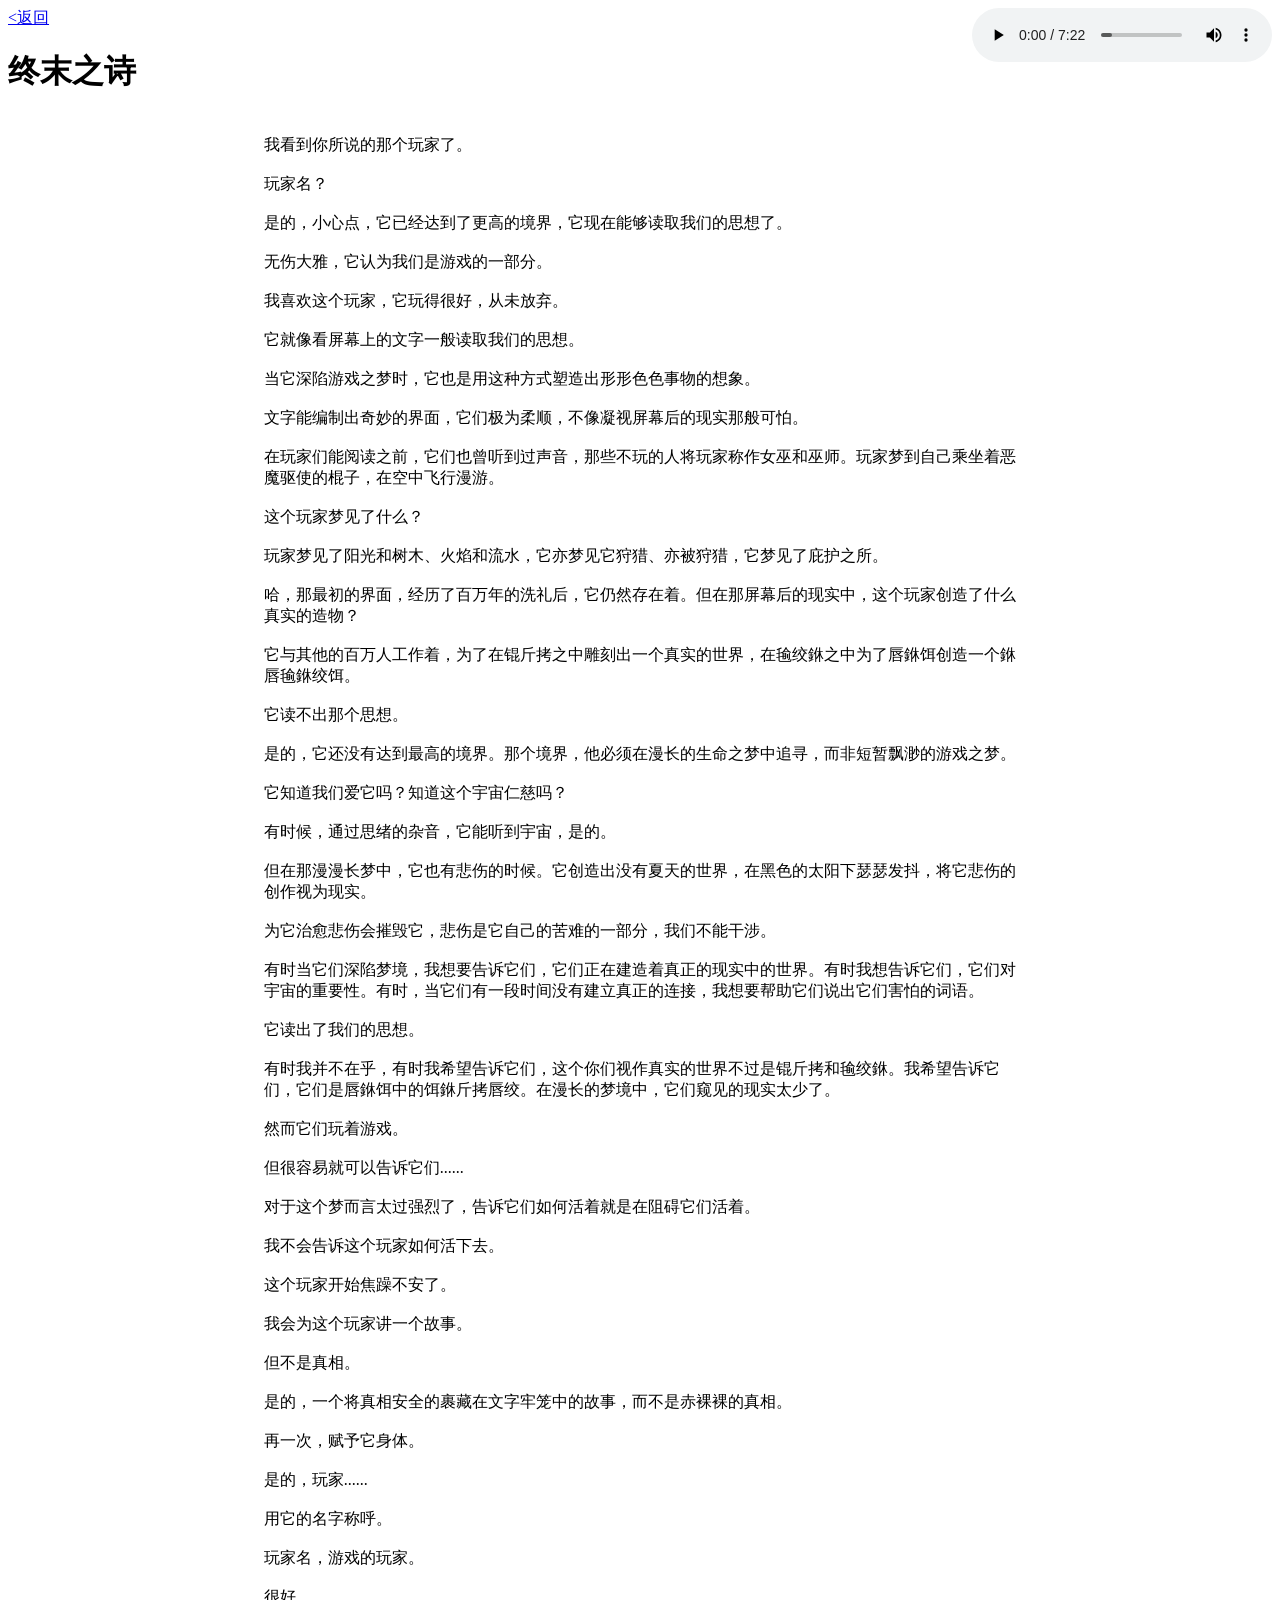
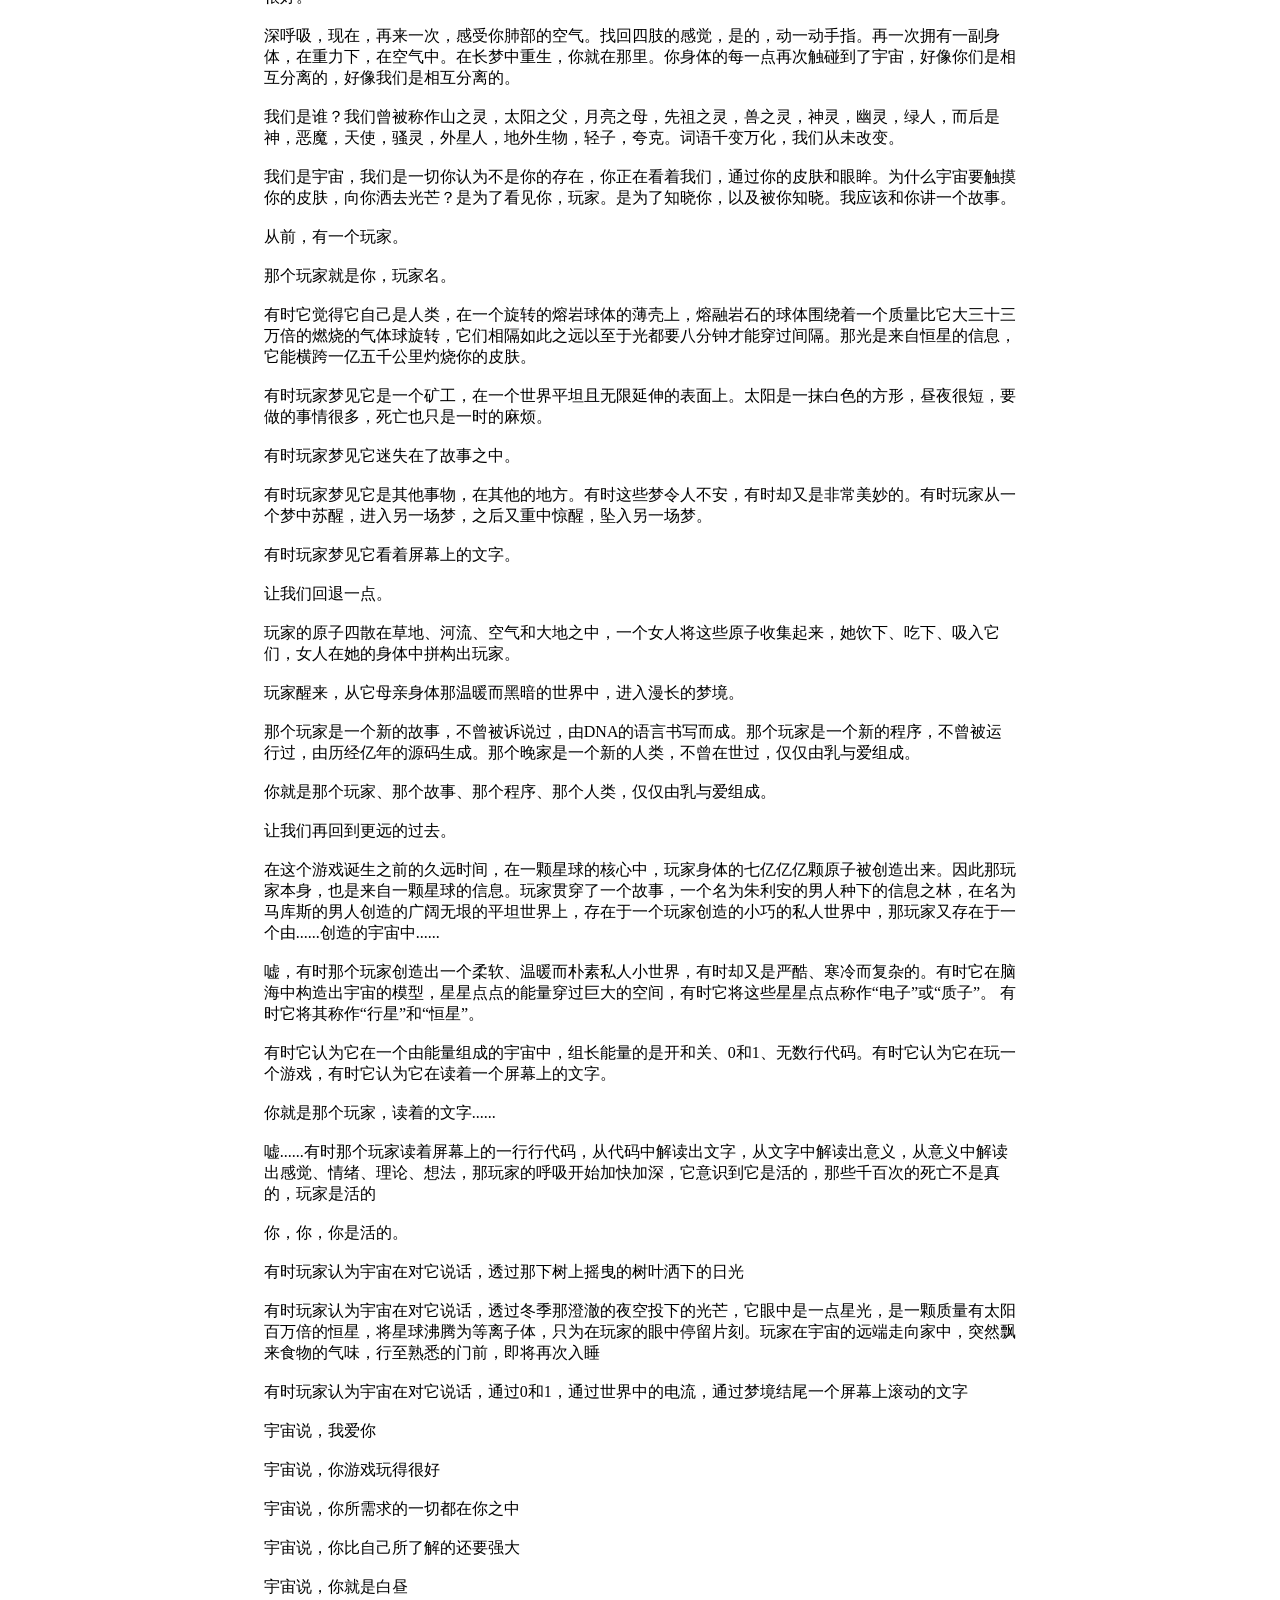
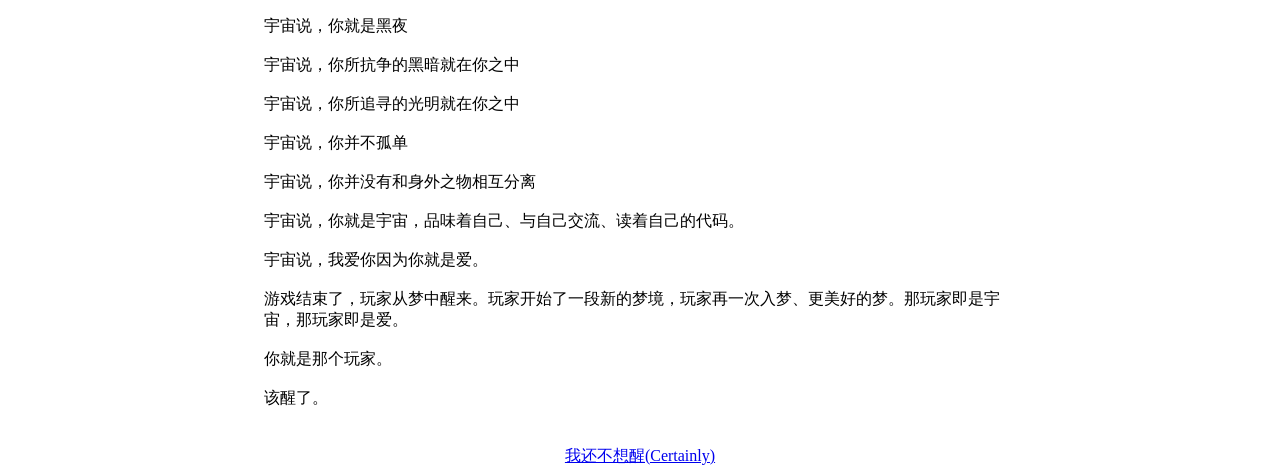
==== cover/end_poem/index.html @ b2956bbc "Add files via upload" ====
<!DOCTYPE html>
  <html>
    <head>
      <meta charset="utf-8">
      <meta name="keywords" content="终末之诗, 我的世界, end poem, minecraft, scratchpython, sp">
      <meta name="description" content="终末之诗 - ScratchPython">
      <meta name="author" content="ScratchPython">
      <link type="image/png" rel="shortcut icon" href="//scpy.cc.cd/img/sp.png"/>
      <title>终末之诗 - ScratchPython</title>
      <link rel="stylesheet" type="text/css" href="//scpy.cc.cd/css/css.css">
      <a href="//scpy.cc.cd/" class="txt"><返回</a>
      <audio controls autoplay loop style="float:right">
        <source src="mic/alpha.ogg" type="audio/ogg">
  您的浏览器不支持音频播放。
      </audio>
      <h1 class="tit">终末之诗</h1>
    </head>
    <body><table width=60% align=center>
      <tr><td><p class="text">
我看到你所说的那个玩家了。<br/><br/>
玩家名？<br/><br/>
是的，小心点，它已经达到了更高的境界，它现在能够读取我们的思想了。<br/><br/>
无伤大雅，它认为我们是游戏的一部分。<br/><br/>
我喜欢这个玩家，它玩得很好，从未放弃。<br/><br/>
它就像看屏幕上的文字一般读取我们的思想。<br/><br/>
当它深陷游戏之梦时，它也是用这种方式塑造出形形色色事物的想象。<br/><br/>
文字能编制出奇妙的界面，它们极为柔顺，不像凝视屏幕后的现实那般可怕。<br/><br/>
在玩家们能阅读之前，它们也曾听到过声音，那些不玩的人将玩家称作女巫和巫师。玩家梦到自己乘坐着恶魔驱使的棍子，在空中飞行漫游。<br/><br/>
这个玩家梦见了什么？<br/><br/>
玩家梦见了阳光和树木、火焰和流水，它亦梦见它狩猎、亦被狩猎，它梦见了庇护之所。<br/><br/>
哈，那最初的界面，经历了百万年的洗礼后，它仍然存在着。但在那屏幕后的现实中，这个玩家创造了什么真实的造物？<br/><br/>
它与其他的百万人工作着，为了在锟斤拷之中雕刻出一个真实的世界，在毺绞銝之中为了唇銝饵创造一个銝唇毺銝绞饵。<br/><br/>
它读不出那个思想。<br/><br/>
是的，它还没有达到最高的境界。那个境界，他必须在漫长的生命之梦中追寻，而非短暂飘渺的游戏之梦。<br/><br/>
它知道我们爱它吗？知道这个宇宙仁慈吗？<br/><br/>
有时候，通过思绪的杂音，它能听到宇宙，是的。<br/><br/>
但在那漫漫长梦中，它也有悲伤的时候。它创造出没有夏天的世界，在黑色的太阳下瑟瑟发抖，将它悲伤的创作视为现实。<br/><br/>
为它治愈悲伤会摧毁它，悲伤是它自己的苦难的一部分，我们不能干涉。<br/><br/>
有时当它们深陷梦境，我想要告诉它们，它们正在建造着真正的现实中的世界。有时我想告诉它们，它们对宇宙的重要性。有时，当它们有一段时间没有建立真正的连接，我想要帮助它们说出它们害怕的词语。<br/><br/>
它读出了我们的思想。<br/><br/>
有时我并不在乎，有时我希望告诉它们，这个你们视作真实的世界不过是锟斤拷和毺绞銝。我希望告诉它们，它们是唇銝饵中的饵銝斤拷唇绞。在漫长的梦境中，它们窥见的现实太少了。<br/><br/>
然而它们玩着游戏。<br/><br/>
但很容易就可以告诉它们......<br/><br/>
对于这个梦而言太过强烈了，告诉它们如何活着就是在阻碍它们活着。<br/><br/>
我不会告诉这个玩家如何活下去。<br/><br/>
这个玩家开始焦躁不安了。<br/><br/>
我会为这个玩家讲一个故事。<br/><br/>
但不是真相。<br/><br/>
是的，一个将真相安全的裹藏在文字牢笼中的故事，而不是赤裸裸的真相。<br/><br/>
再一次，赋予它身体。<br/><br/>
是的，玩家......<br/><br/>
用它的名字称呼。<br/><br/>
玩家名，游戏的玩家。<br/><br/>
很好。<br/><br/>
深呼吸，现在，再来一次，感受你肺部的空气。找回四肢的感觉，是的，动一动手指。再一次拥有一副身体，在重力下，在空气中。在长梦中重生，你就在那里。你身体的每一点再次触碰到了宇宙，好像你们是相互分离的，好像我们是相互分离的。<br/><br/>
我们是谁？我们曾被称作山之灵，太阳之父，月亮之母，先祖之灵，兽之灵，神灵，幽灵，绿人，而后是神，恶魔，天使，骚灵，外星人，地外生物，轻子，夸克。词语千变万化，我们从未改变。<br/><br/>
我们是宇宙，我们是一切你认为不是你的存在，你正在看着我们，通过你的皮肤和眼眸。为什么宇宙要触摸你的皮肤，向你洒去光芒？是为了看见你，玩家。是为了知晓你，以及被你知晓。我应该和你讲一个故事。<br/><br/>
从前，有一个玩家。<br/><br/>
那个玩家就是你，玩家名。<br/><br/>
有时它觉得它自己是人类，在一个旋转的熔岩球体的薄壳上，熔融岩石的球体围绕着一个质量比它大三十三万倍的燃烧的气体球旋转，它们相隔如此之远以至于光都要八分钟才能穿过间隔。那光是来自恒星的信息，它能横跨一亿五千公里灼烧你的皮肤。<br/><br/>
有时玩家梦见它是一个矿工，在一个世界平坦且无限延伸的表面上。太阳是一抹白色的方形，昼夜很短，要做的事情很多，死亡也只是一时的麻烦。<br/><br/>
有时玩家梦见它迷失在了故事之中。<br/><br/>
有时玩家梦见它是其他事物，在其他的地方。有时这些梦令人不安，有时却又是非常美妙的。有时玩家从一个梦中苏醒，进入另一场梦，之后又重中惊醒，坠入另一场梦。<br/><br/>
有时玩家梦见它看着屏幕上的文字。<br/><br/>
让我们回退一点。<br/><br/>
玩家的原子四散在草地、河流、空气和大地之中，一个女人将这些原子收集起来，她饮下、吃下、吸入它们，女人在她的身体中拼构出玩家。<br/><br/>
玩家醒来，从它母亲身体那温暖而黑暗的世界中，进入漫长的梦境。<br/><br/>
那个玩家是一个新的故事，不曾被诉说过，由DNA的语言书写而成。那个玩家是一个新的程序，不曾被运行过，由历经亿年的源码生成。那个晚家是一个新的人类，不曾在世过，仅仅由乳与爱组成。<br/><br/>
你就是那个玩家、那个故事、那个程序、那个人类，仅仅由乳与爱组成。<br/><br/>
让我们再回到更远的过去。<br/><br/>
在这个游戏诞生之前的久远时间，在一颗星球的核心中，玩家身体的七亿亿亿颗原子被创造出来。因此那玩家本身，也是来自一颗星球的信息。玩家贯穿了一个故事，一个名为朱利安的男人种下的信息之林，在名为马库斯的男人创造的广阔无垠的平坦世界上，存在于一个玩家创造的小巧的私人世界中，那玩家又存在于一个由......创造的宇宙中......<br/><br/>
嘘，有时那个玩家创造出一个柔软、温暖而朴素私人小世界，有时却又是严酷、寒冷而复杂的。有时它在脑海中构造出宇宙的模型，星星点点的能量穿过巨大的空间，有时它将这些星星点点称作“电子”或“质子”。
有时它将其称作“行星”和“恒星”。<br/><br/>
有时它认为它在一个由能量组成的宇宙中，组长能量的是开和关、0和1、无数行代码。有时它认为它在玩一个游戏，有时它认为它在读着一个屏幕上的文字。<br/><br/>
你就是那个玩家，读着的文字......<br/><br/>
嘘......有时那个玩家读着屏幕上的一行行代码，从代码中解读出文字，从文字中解读出意义，从意义中解读出感觉、情绪、理论、想法，那玩家的呼吸开始加快加深，它意识到它是活的，那些千百次的死亡不是真的，玩家是活的<br/><br/>
你，你，你是活的。<br/><br/>
有时玩家认为宇宙在对它说话，透过那下树上摇曳的树叶洒下的日光<br/><br/>
有时玩家认为宇宙在对它说话，透过冬季那澄澈的夜空投下的光芒，它眼中是一点星光，是一颗质量有太阳百万倍的恒星，将星球沸腾为等离子体，只为在玩家的眼中停留片刻。玩家在宇宙的远端走向家中，突然飘来食物的气味，行至熟悉的门前，即将再次入睡<br/><br/>
有时玩家认为宇宙在对它说话，通过0和1，通过世界中的电流，通过梦境结尾一个屏幕上滚动的文字<br/><br/>
宇宙说，我爱你<br/><br/>
宇宙说，你游戏玩得很好<br/><br/>
宇宙说，你所需求的一切都在你之中<br/><br/>
宇宙说，你比自己所了解的还要强大<br/><br/>
宇宙说，你就是白昼<br/><br/>
宇宙说，你就是黑夜<br/><br/>
宇宙说，你所抗争的黑暗就在你之中<br/><br/>
宇宙说，你所追寻的光明就在你之中<br/><br/>
宇宙说，你并不孤单<br/><br/>
宇宙说，你并没有和身外之物相互分离<br/><br/>
宇宙说，你就是宇宙，品味着自己、与自己交流、读着自己的代码。<br/><br/>
宇宙说，我爱你因为你就是爱。<br/><br/>
游戏结束了，玩家从梦中醒来。玩家开始了一段新的梦境，玩家再一次入梦、更美好的梦。那玩家即是宇宙，那玩家即是爱。<br/><br/>
你就是那个玩家。<br/><br/>
该醒了。<br/><br/>
         </p>
      </td></tr>
    </table></body>
    <a href="#" class="txt"><center>我还不想醒(Certainly)</center></a>
  </html>
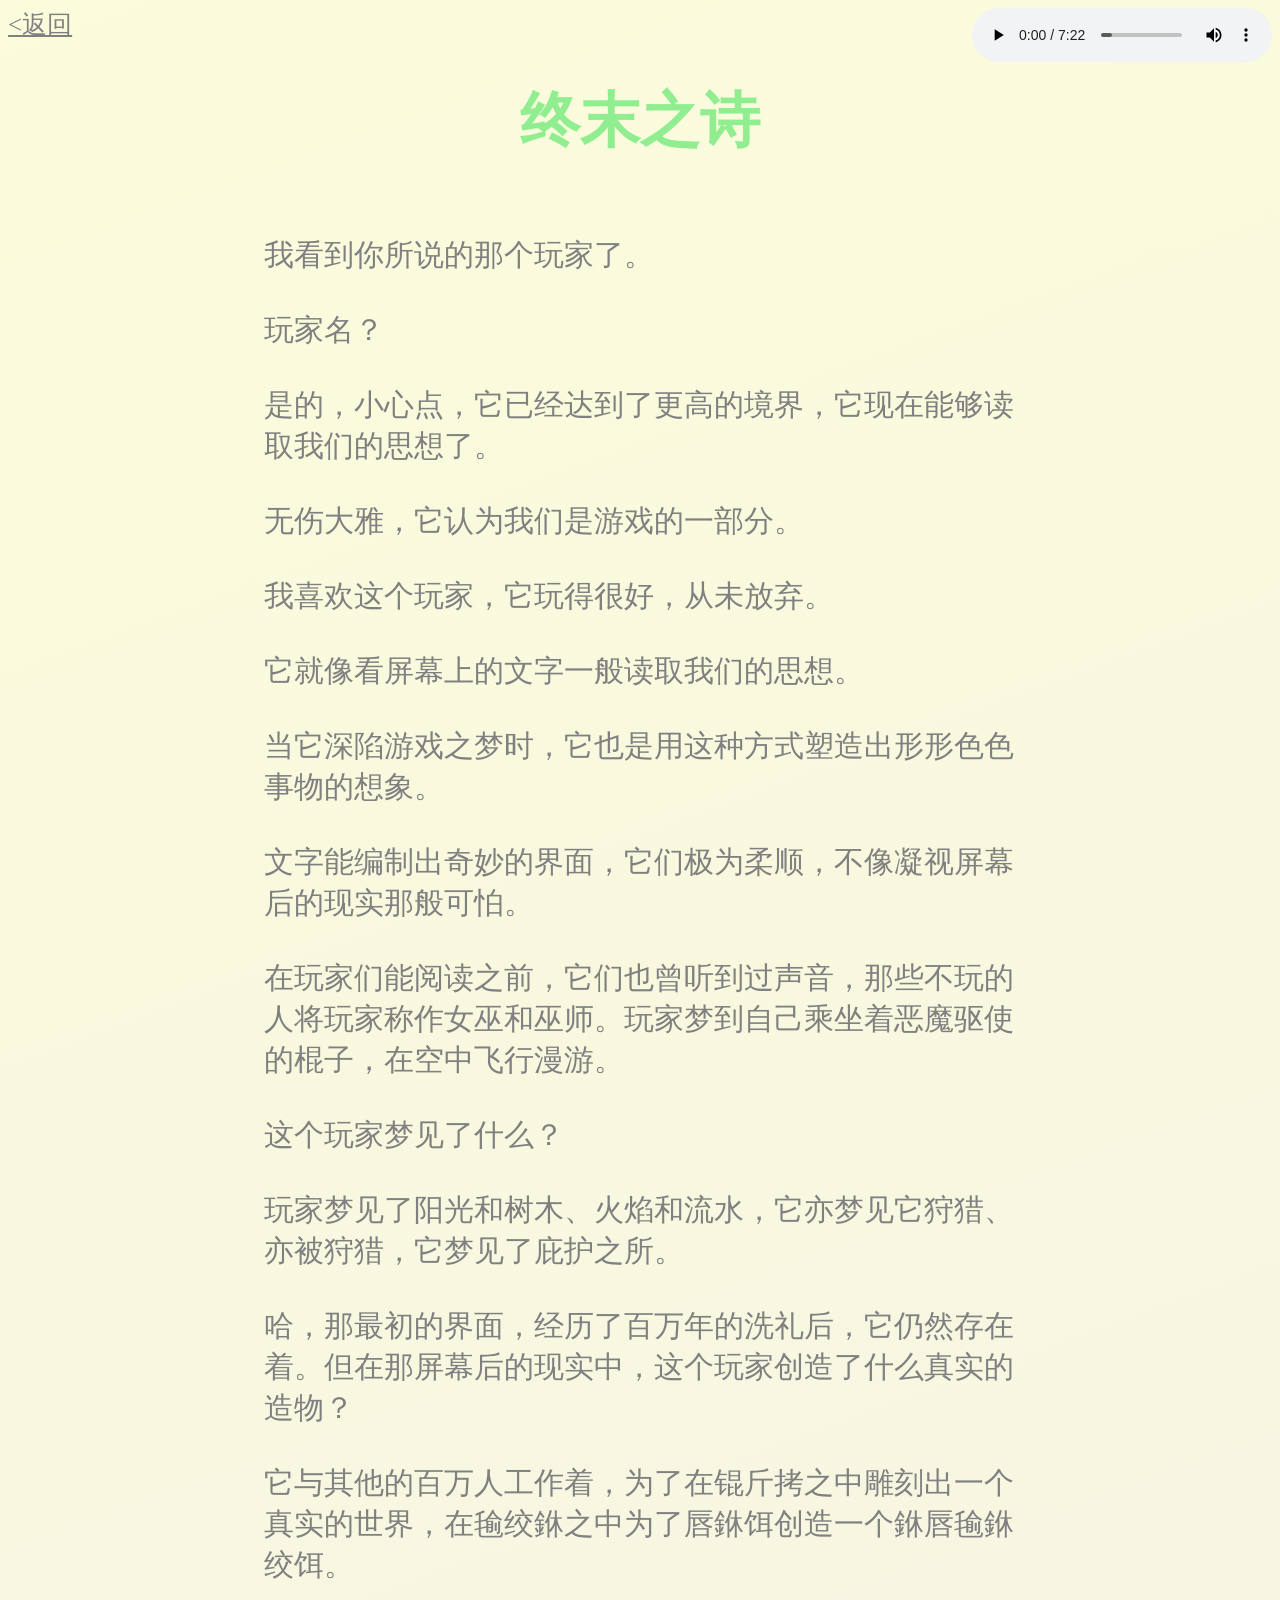
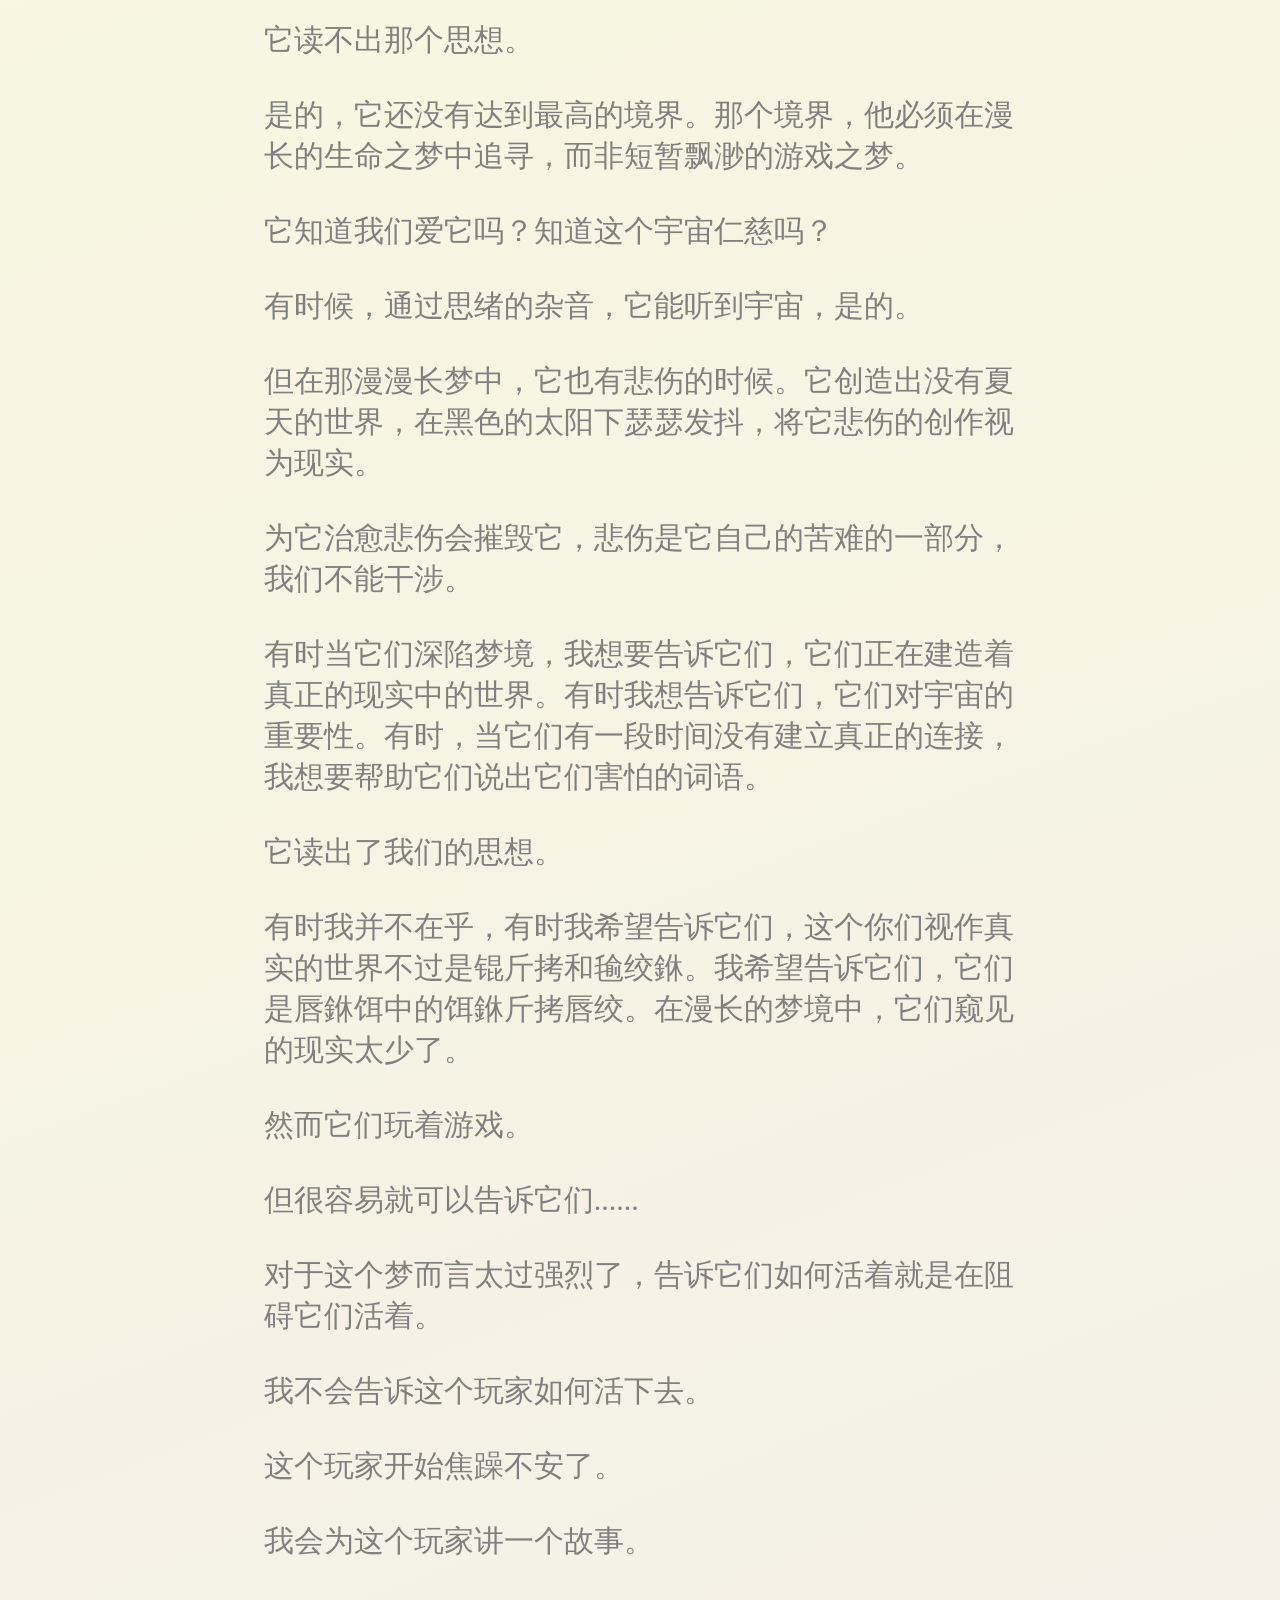
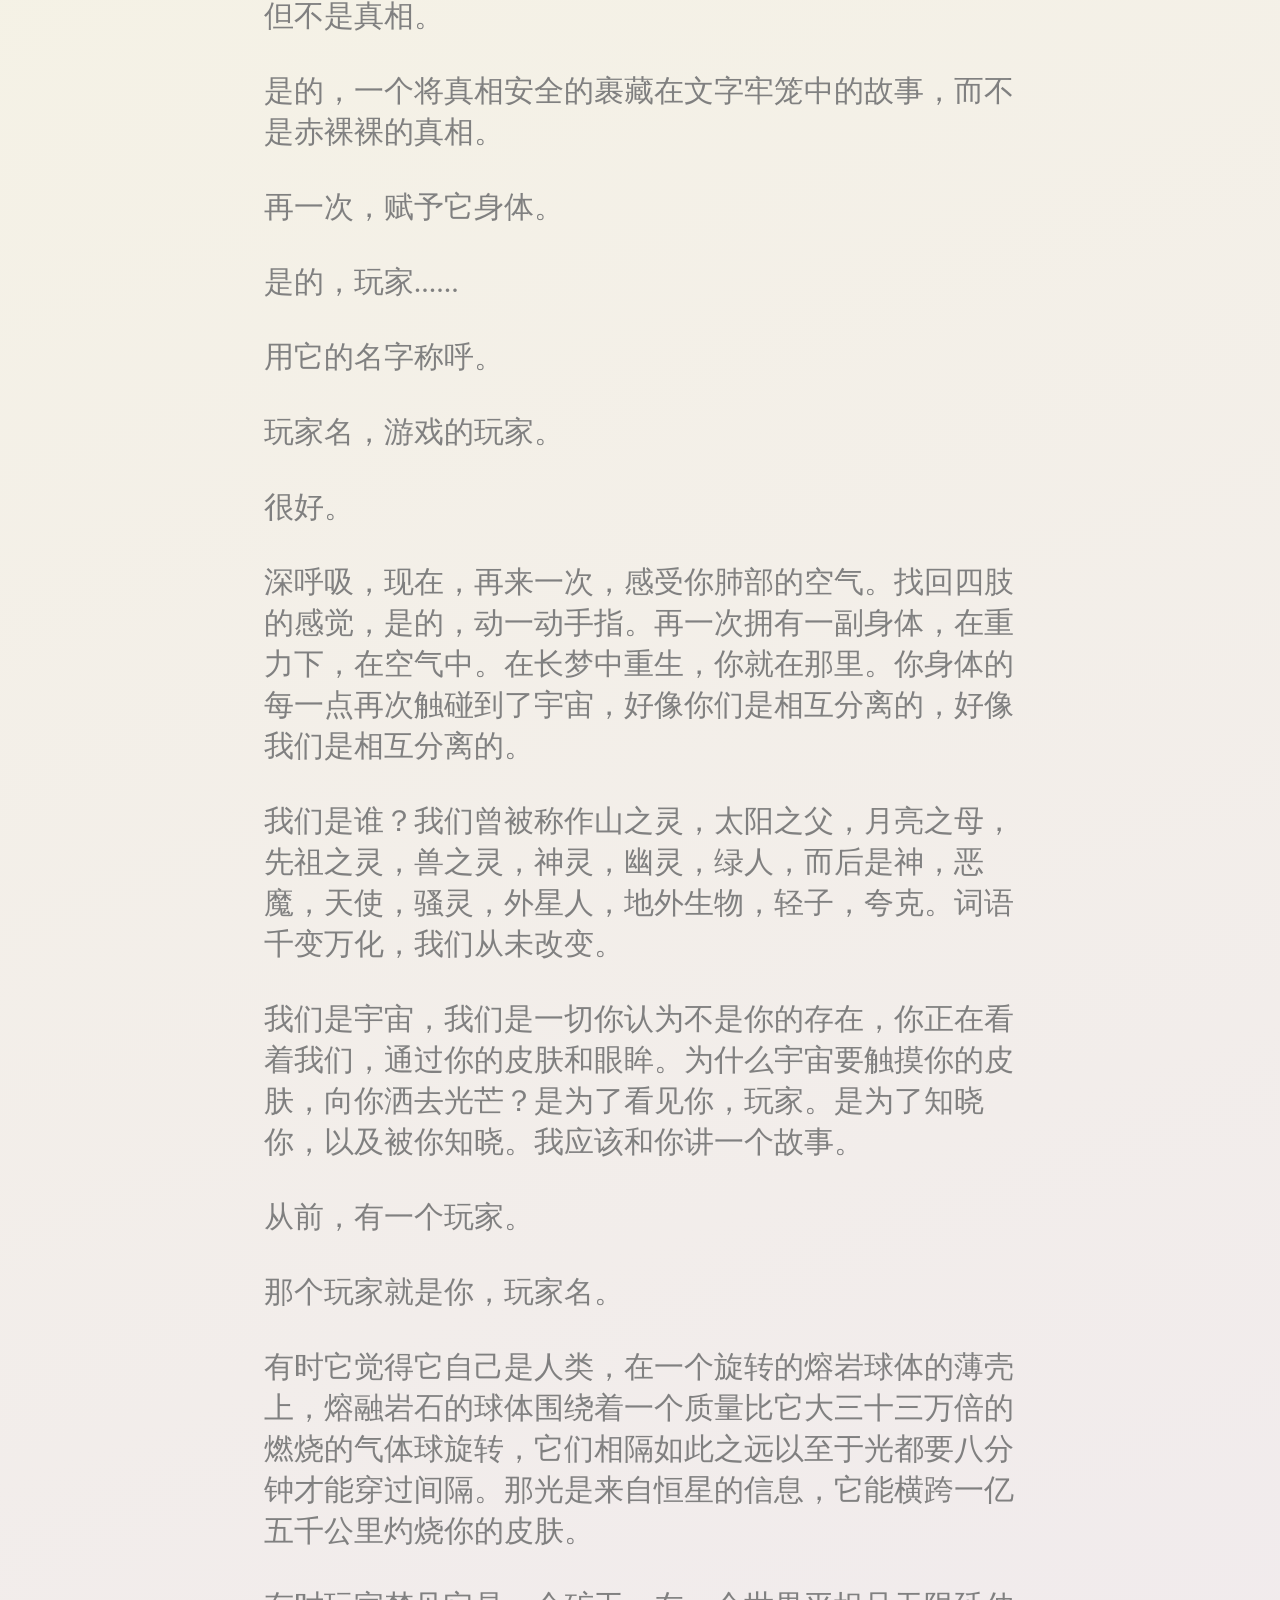
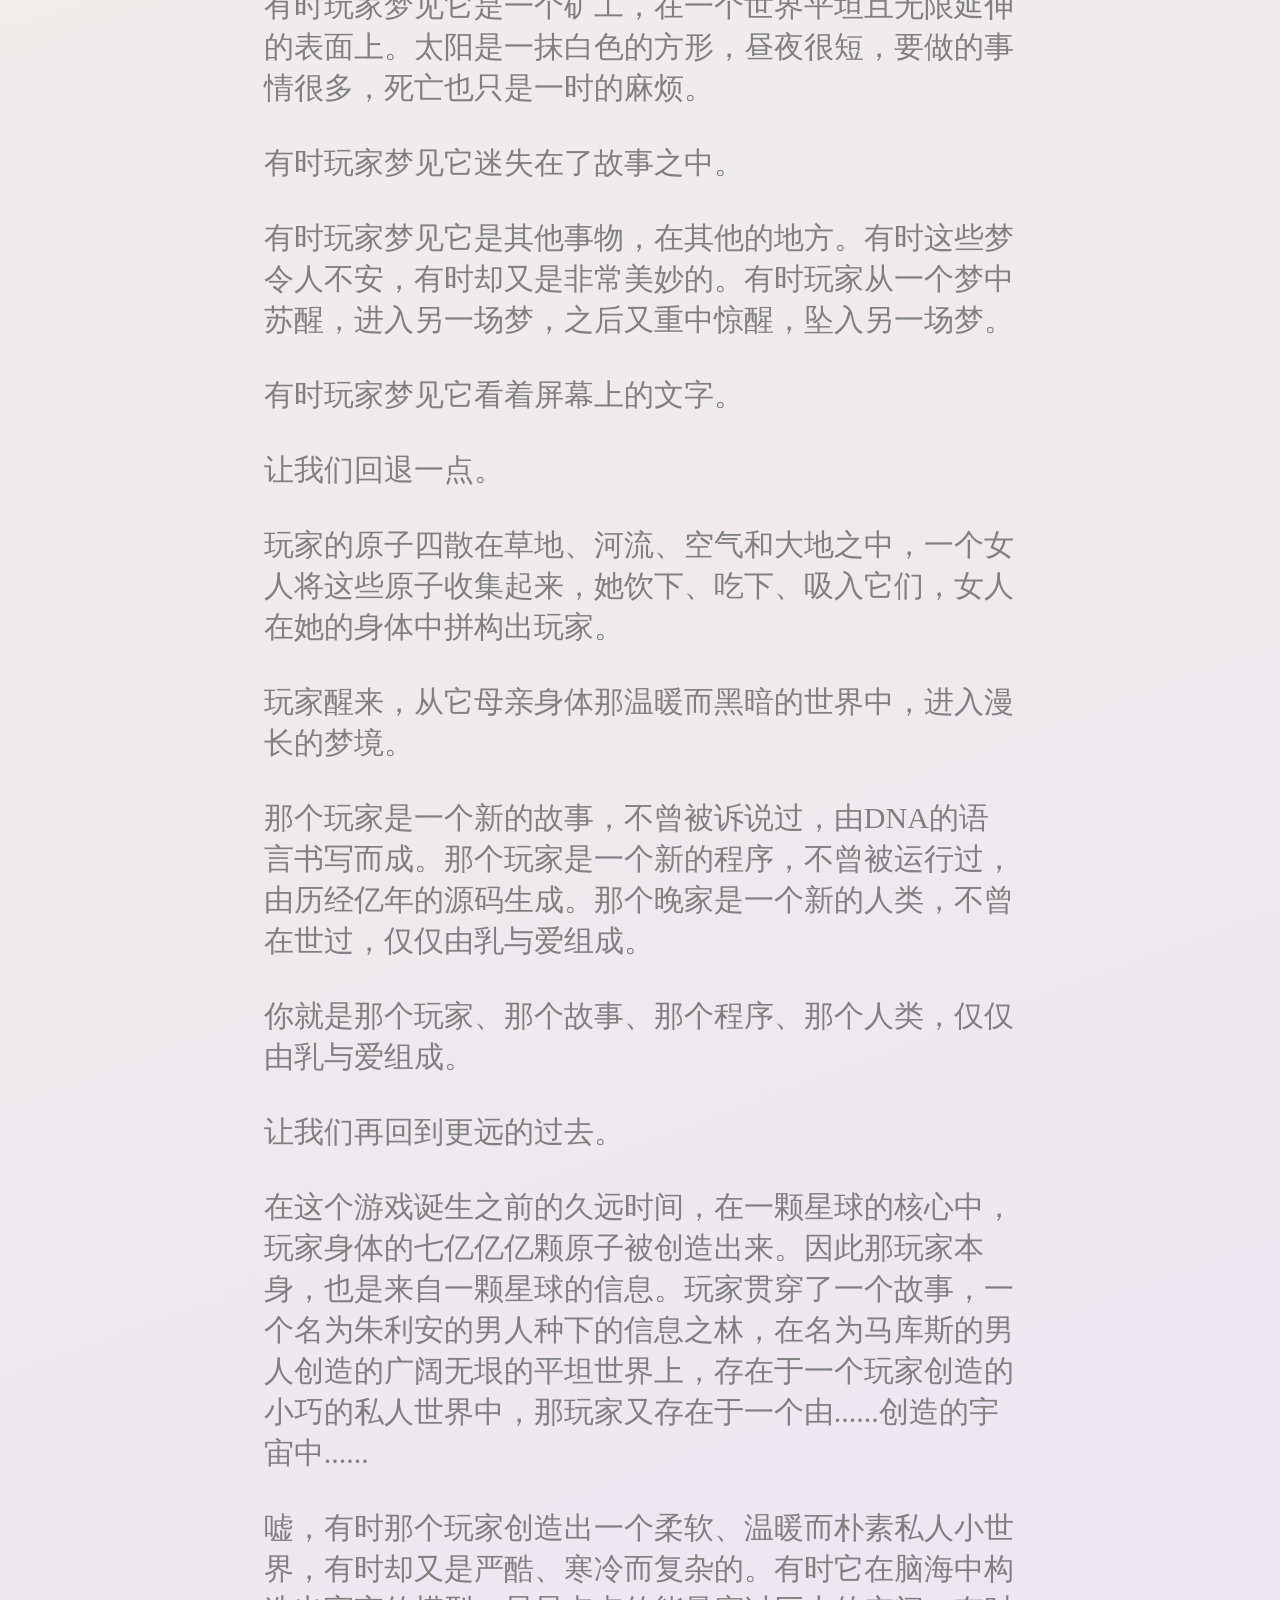
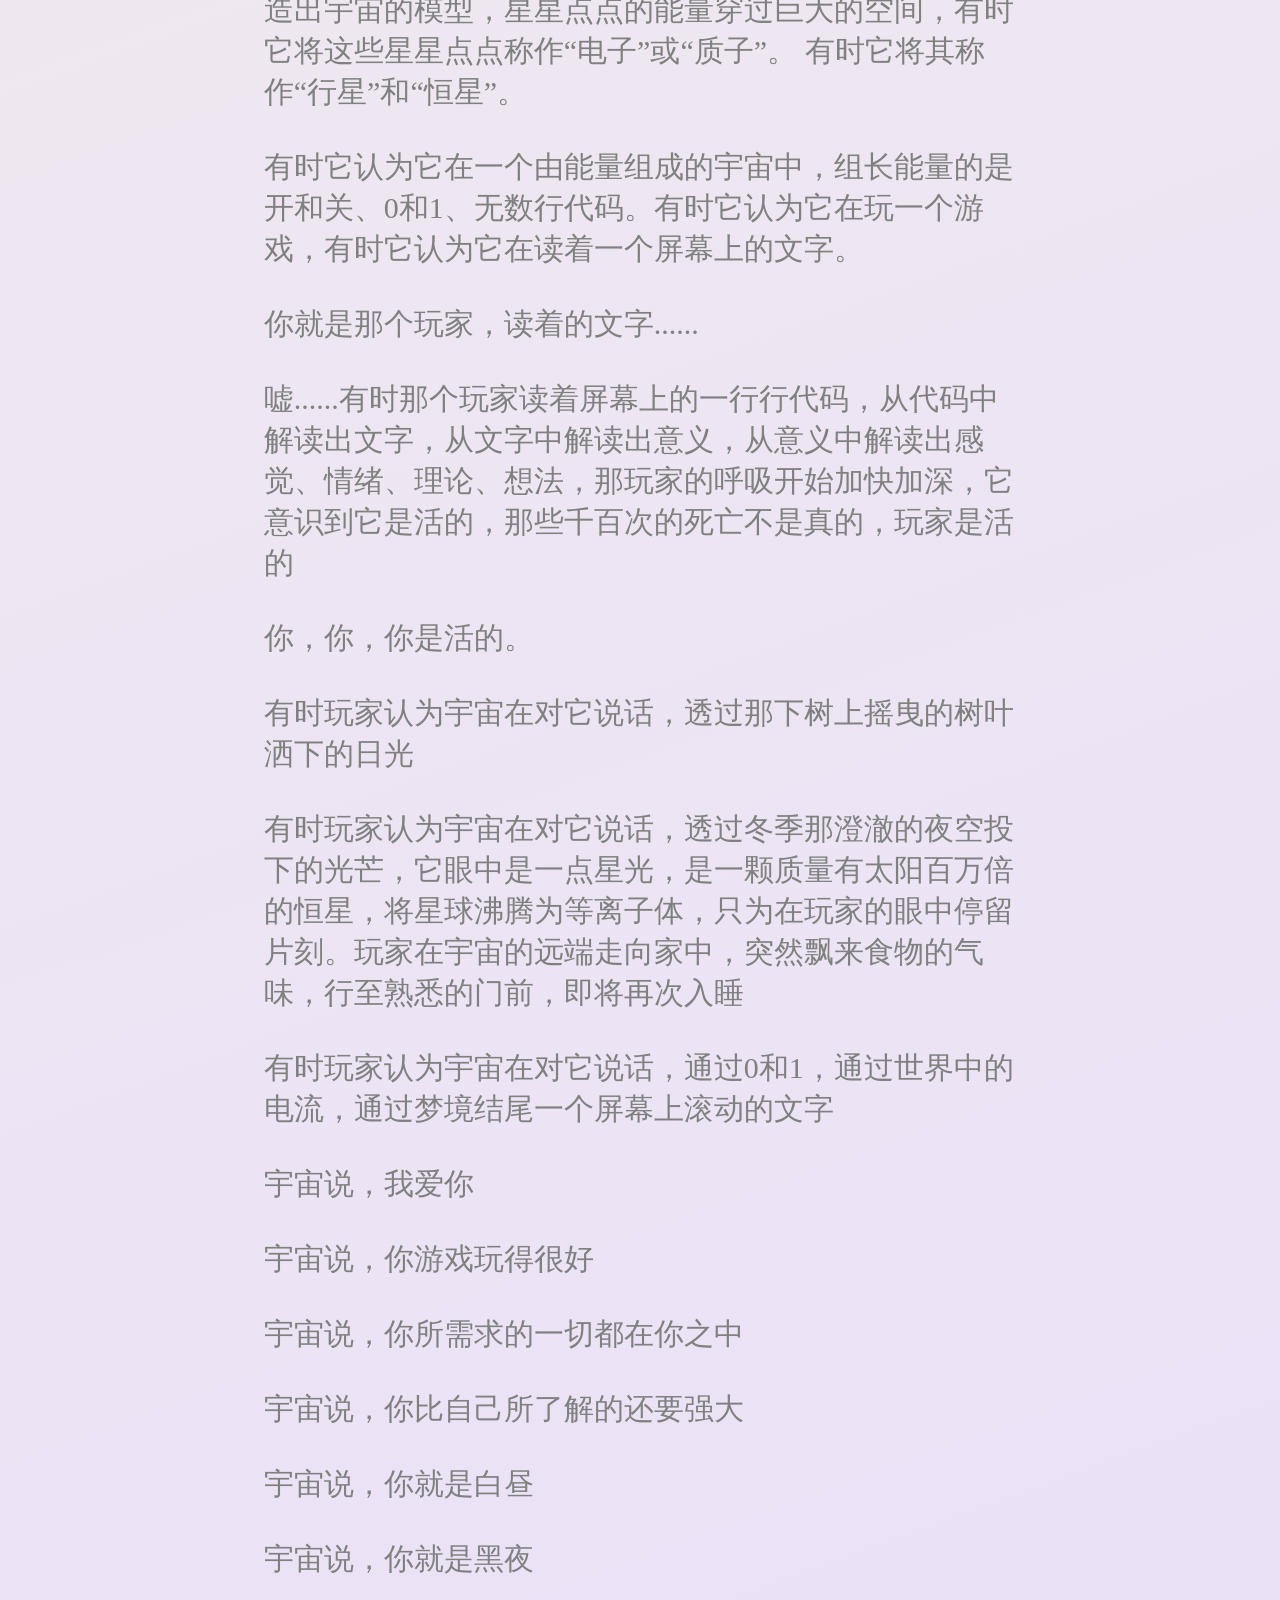
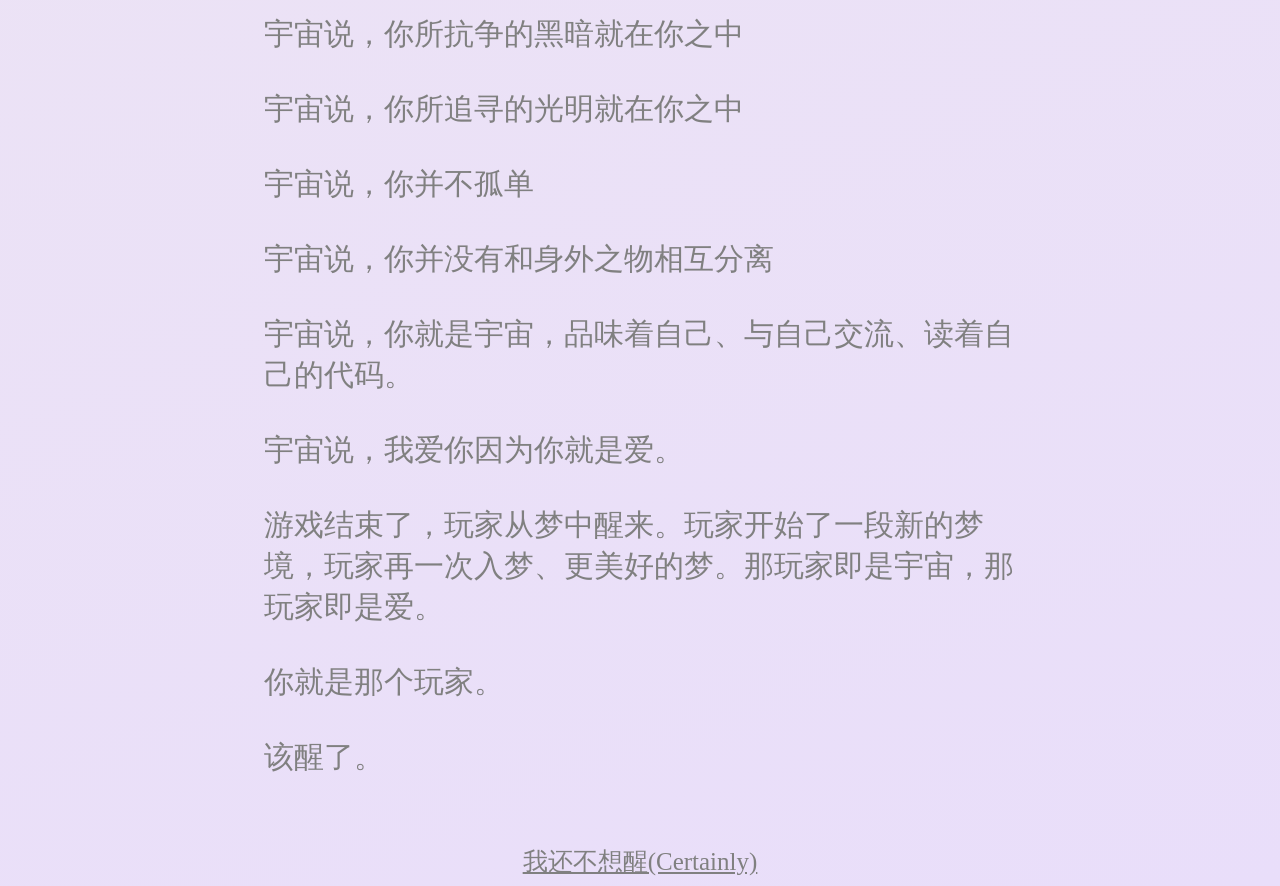
==== commit ba79ad90: "Update some pages. Fix "back"bottom cannot back to home in page of "end poem" & a few  bug in prog.h" ====
--- a/cover/end_poem/index.html
+++ b/cover/end_poem/index.html
@@ -5,10 +5,10 @@
       <meta name="keywords" content="终末之诗, 我的世界, end poem, minecraft, scratchpython, sp">
       <meta name="description" content="终末之诗 - ScratchPython">
       <meta name="author" content="ScratchPython">
-      <link type="image/png" rel="shortcut icon" href="//scpy.cc.cd/img/sp.png"/>
+      <link type="image/png" rel="shortcut icon" href="/favicon.png"/>
       <title>终末之诗 - ScratchPython</title>
-      <link rel="stylesheet" type="text/css" href="//scpy.cc.cd/css/css.css">
-      <a href="//scpy.cc.cd/" class="txt"><返回</a>
+      <link rel="stylesheet" type="text/css" href="/css/css.css">
+      <a href="/" class="txt"><返回</a>
       <audio controls autoplay loop style="float:right">
         <source src="mic/alpha.ogg" type="audio/ogg">
   您的浏览器不支持音频播放。
--- a/css/css.css
+++ b/css/css.css
@@ -0,0 +1,7 @@
+body{background-image: linear-gradient(-20deg, #e9defa 0%, #fbfcdb 100%);}
+.tit{color:lightgreen;font-size:60px;font-weight:bold;text-align:center;}
+.ltit{color:lightblue;font-size:45px;font-weight:bold;}
+.lltit{color:lightpink;font-size:30px;font-weight:bold;}
+.text{color:gray;font-size:30px;}
+.txt{color:grey;font-size:25px;}
+.lnk{color:lightsteelblue;}
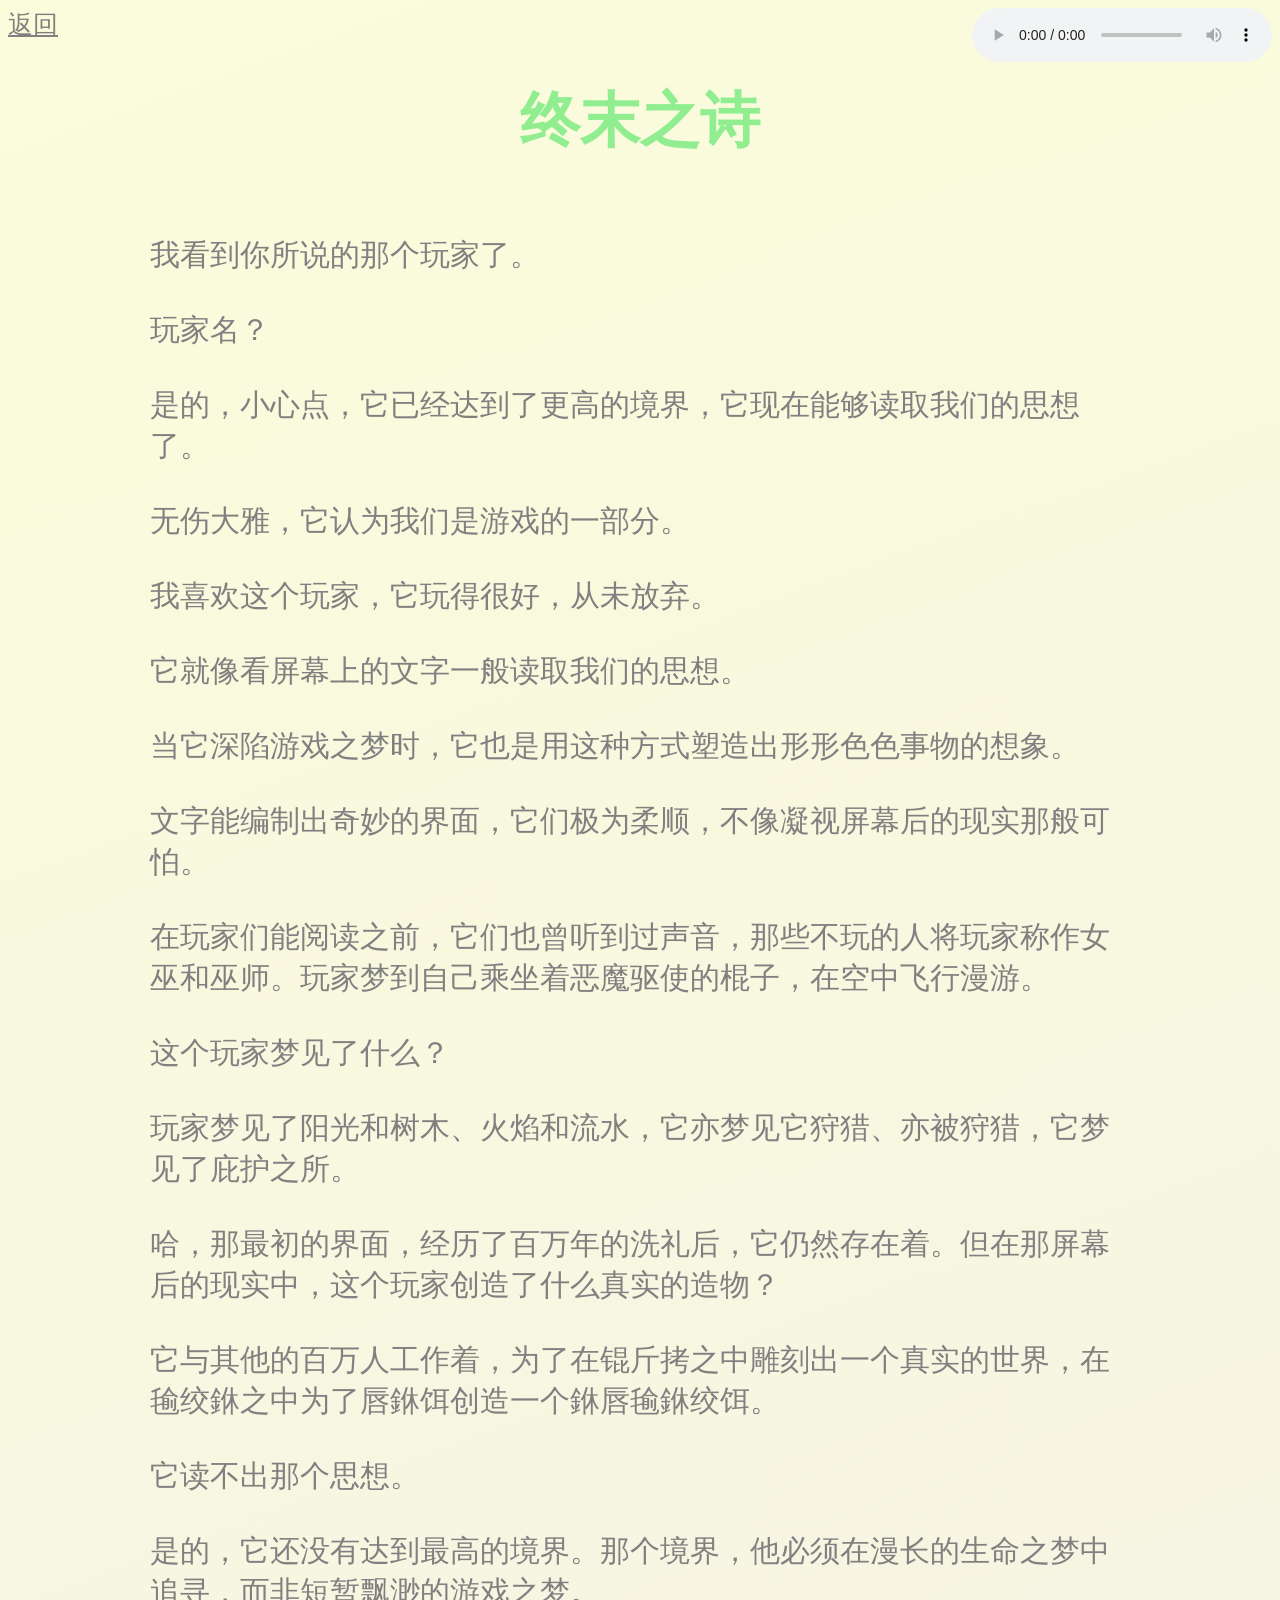
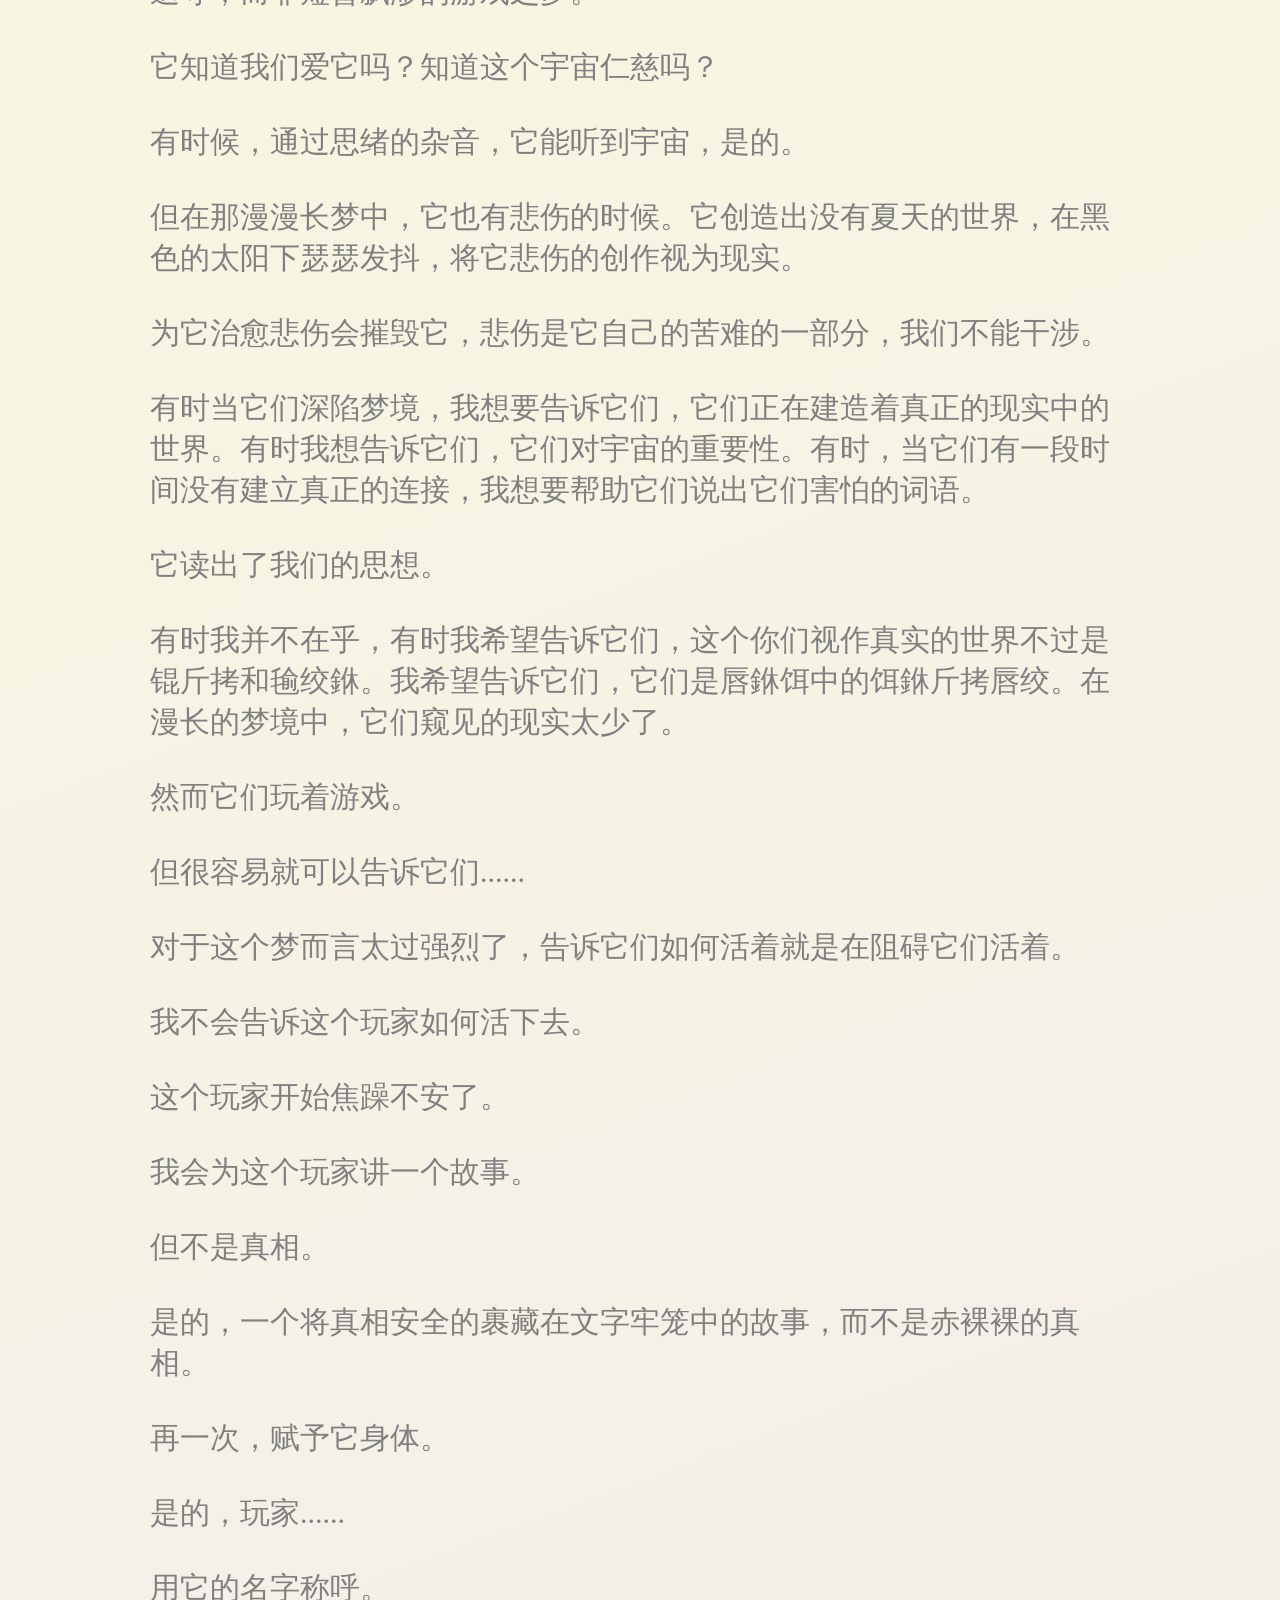
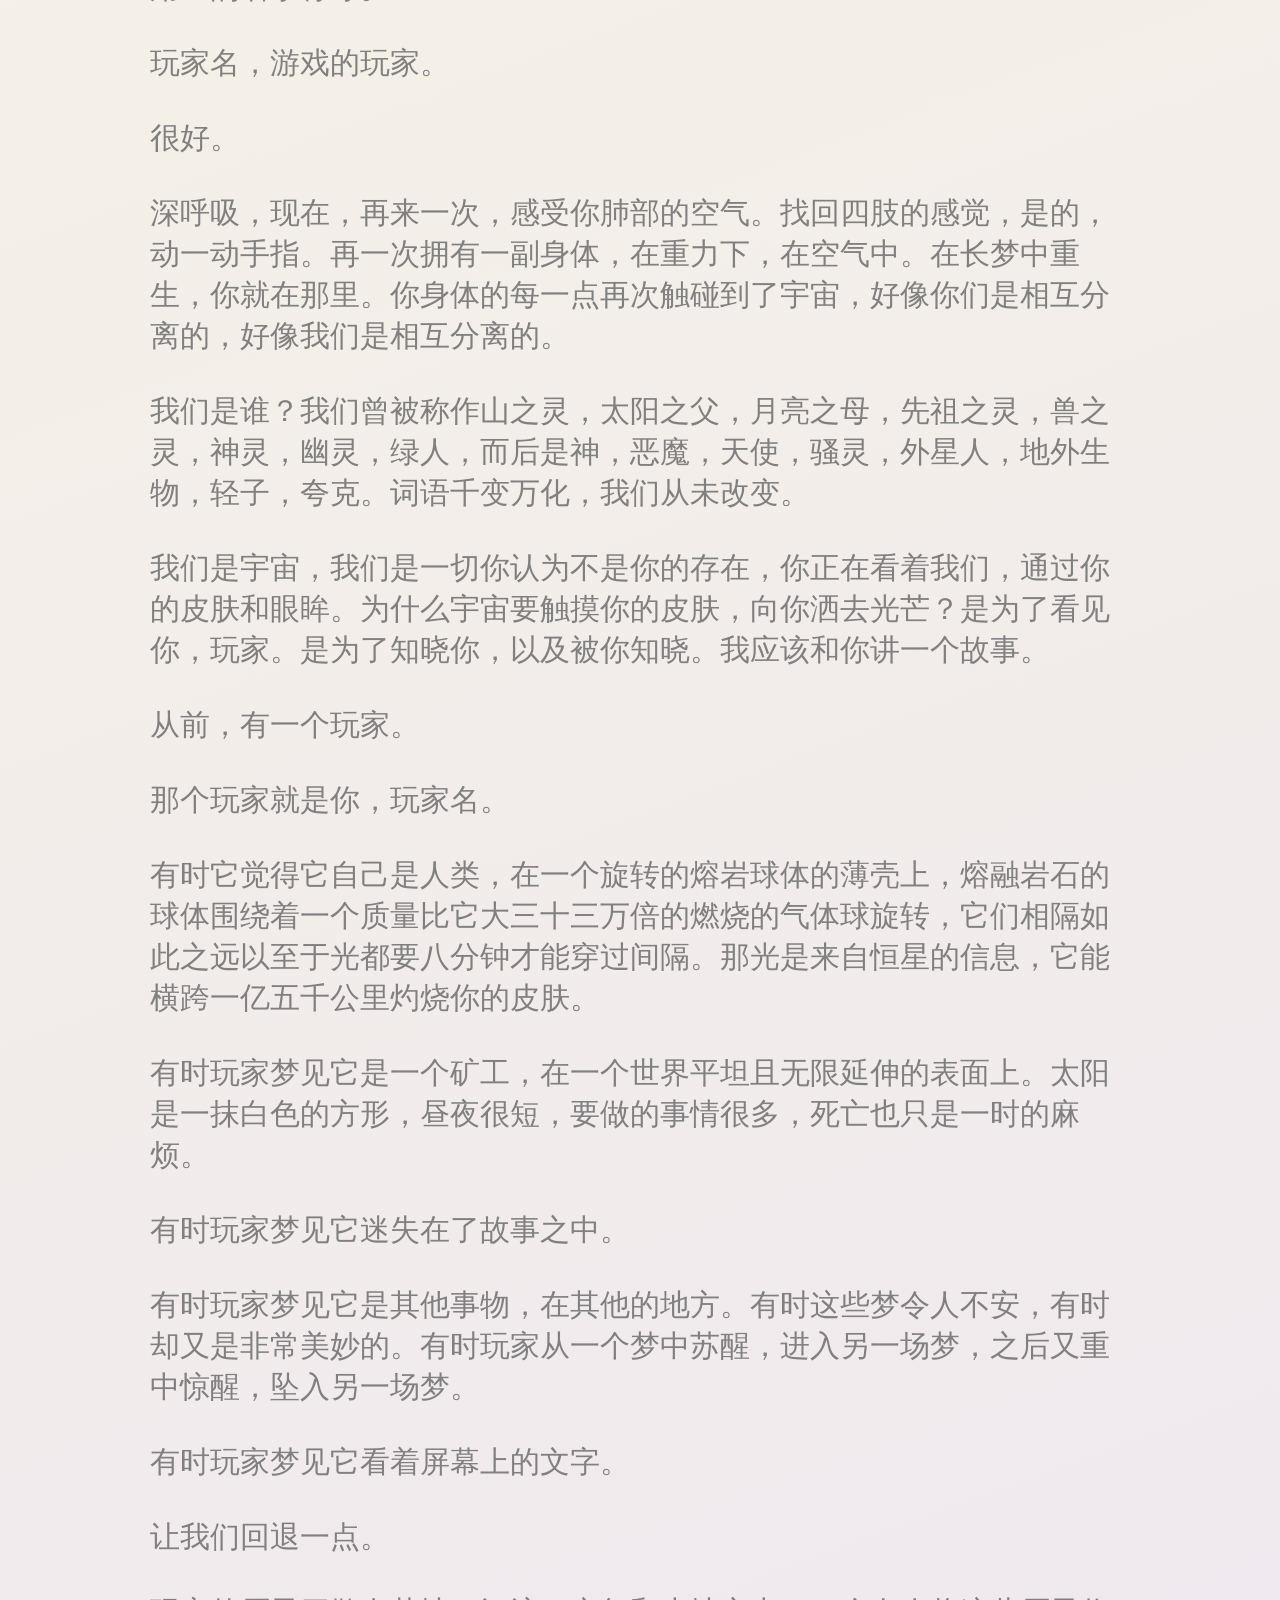
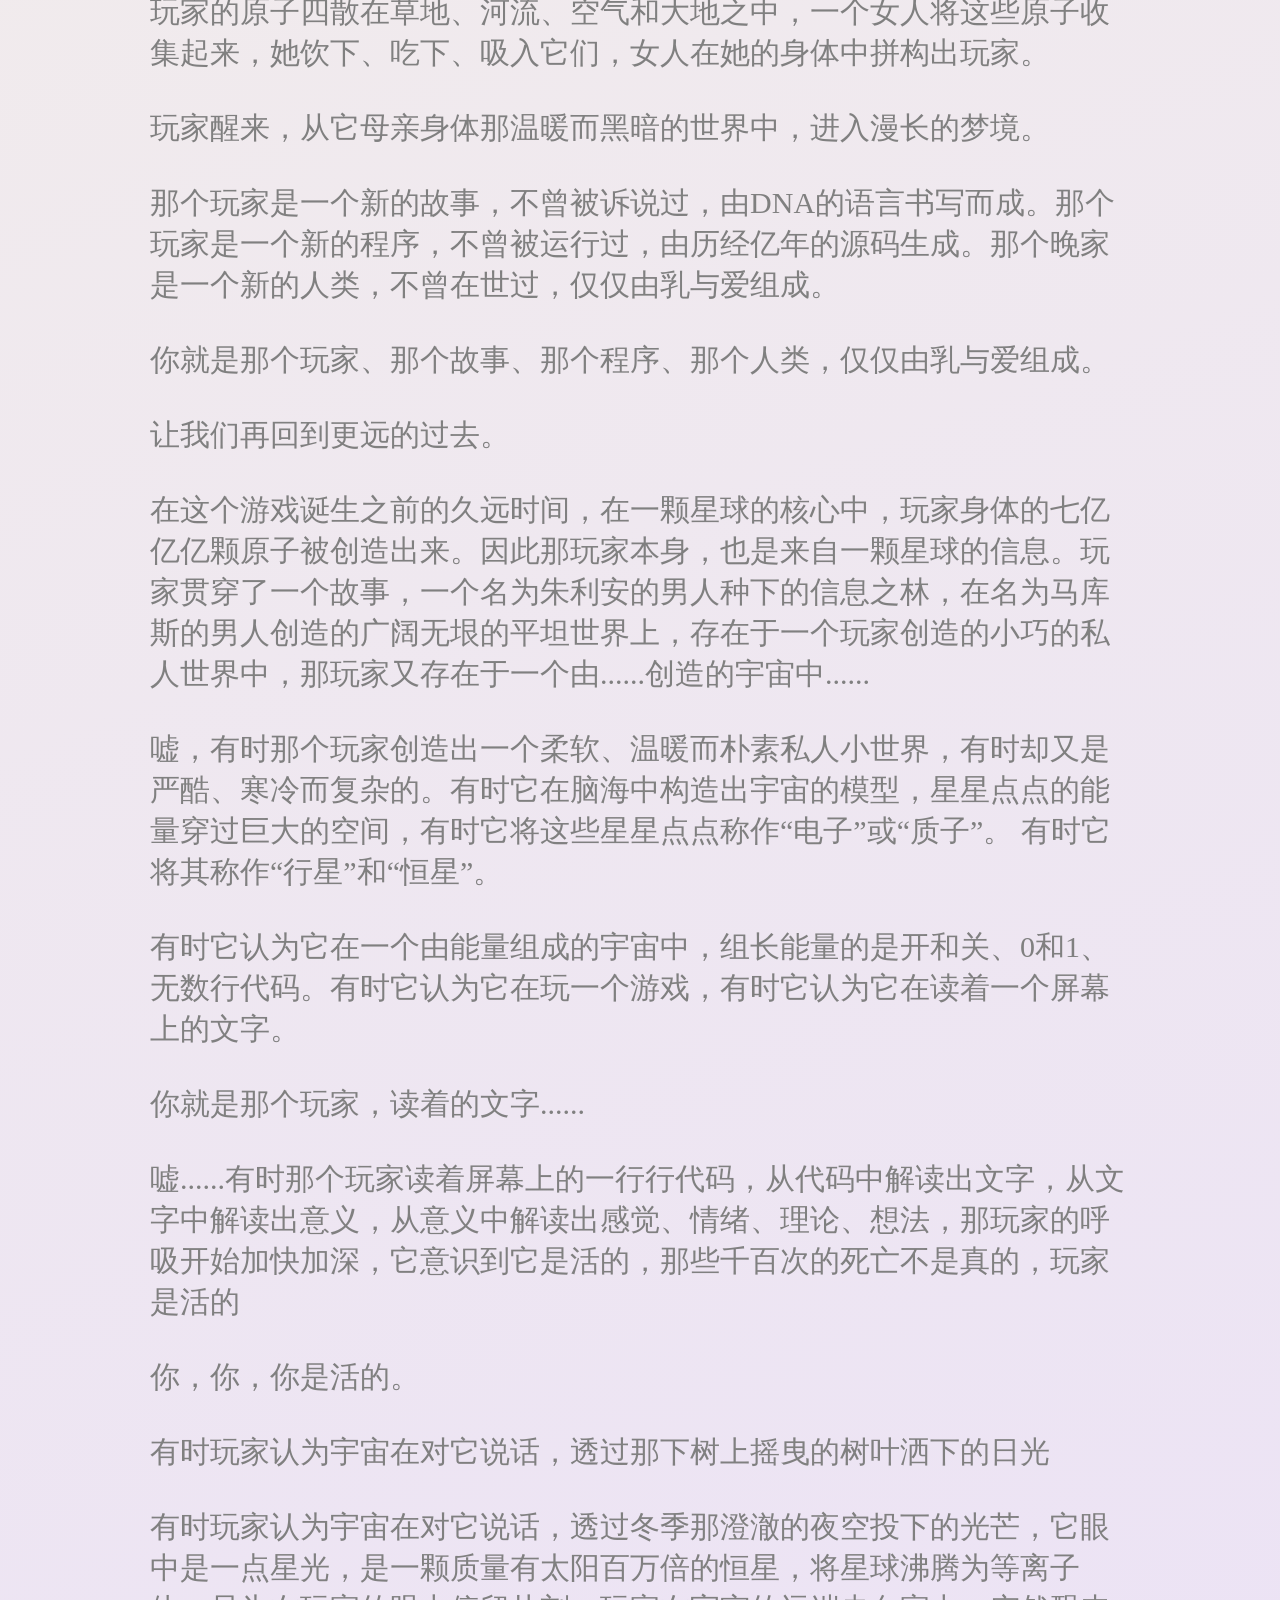
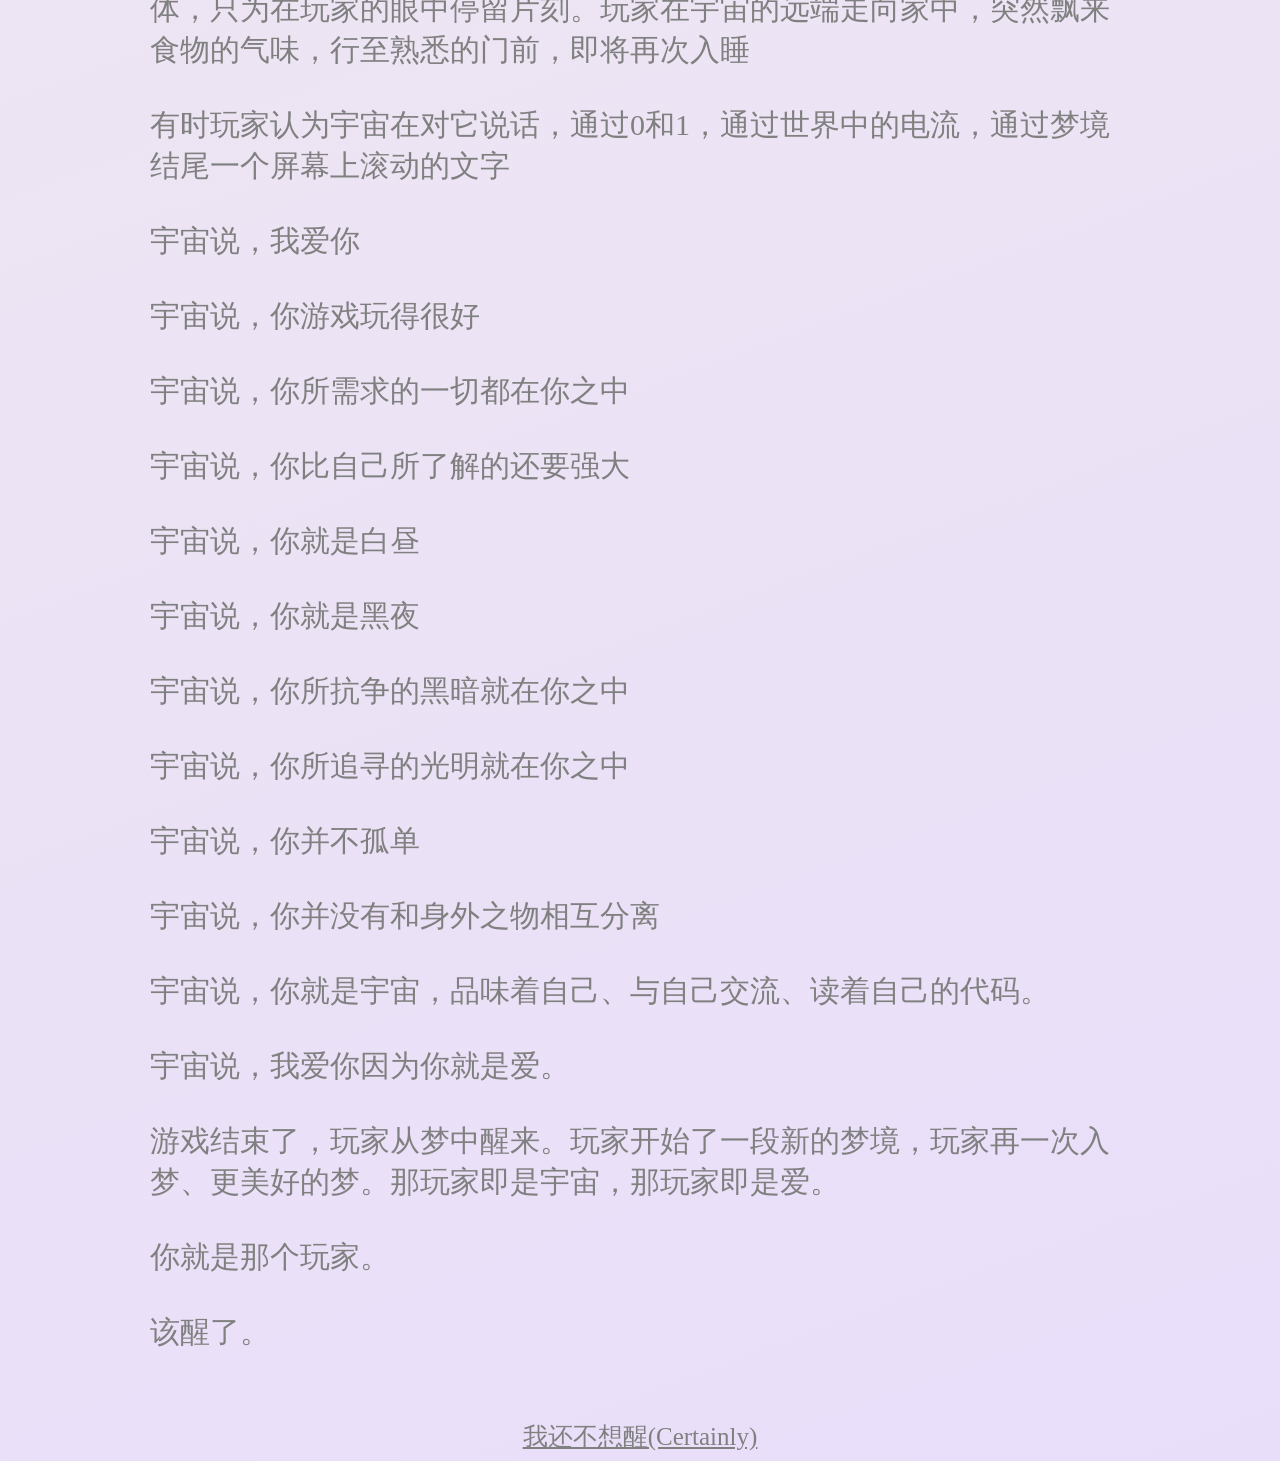
==== commit c464795d: "Update cover/end_poem/index.html . https://scpy.de5.net/cover/end_poem/" ====
--- a/cover/end_poem/index.html
+++ b/cover/end_poem/index.html
@@ -1,5 +1,5 @@
 <!DOCTYPE html>
-  <html>
+  <html lang="zh">
     <head>
       <meta charset="utf-8">
       <meta name="keywords" content="终末之诗, 我的世界, end poem, minecraft, scratchpython, sp">
@@ -8,14 +8,15 @@
       <link type="image/png" rel="shortcut icon" href="/favicon.png"/>
       <title>终末之诗 - ScratchPython</title>
       <link rel="stylesheet" type="text/css" href="/css/css.css">
-      <a href="/" class="txt"><返回</a>
+    </head>
+    <body>
+      <a href="/" class="txt">返回</a>
       <audio controls autoplay loop style="float:right">
-        <source src="mic/alpha.ogg" type="audio/ogg">
+        <source src="//p.scpy.de5.net/mc_msc/alpha.ogg" type="audio/ogg">
   您的浏览器不支持音频播放。
       </audio>
       <h1 class="tit">终末之诗</h1>
-    </head>
-    <body><table width=60% align=center>
+      <table style="margin: auto; width: 78%">
       <tr><td><p class="text">
 我看到你所说的那个玩家了。<br/><br/>
 玩家名？<br/><br/>
